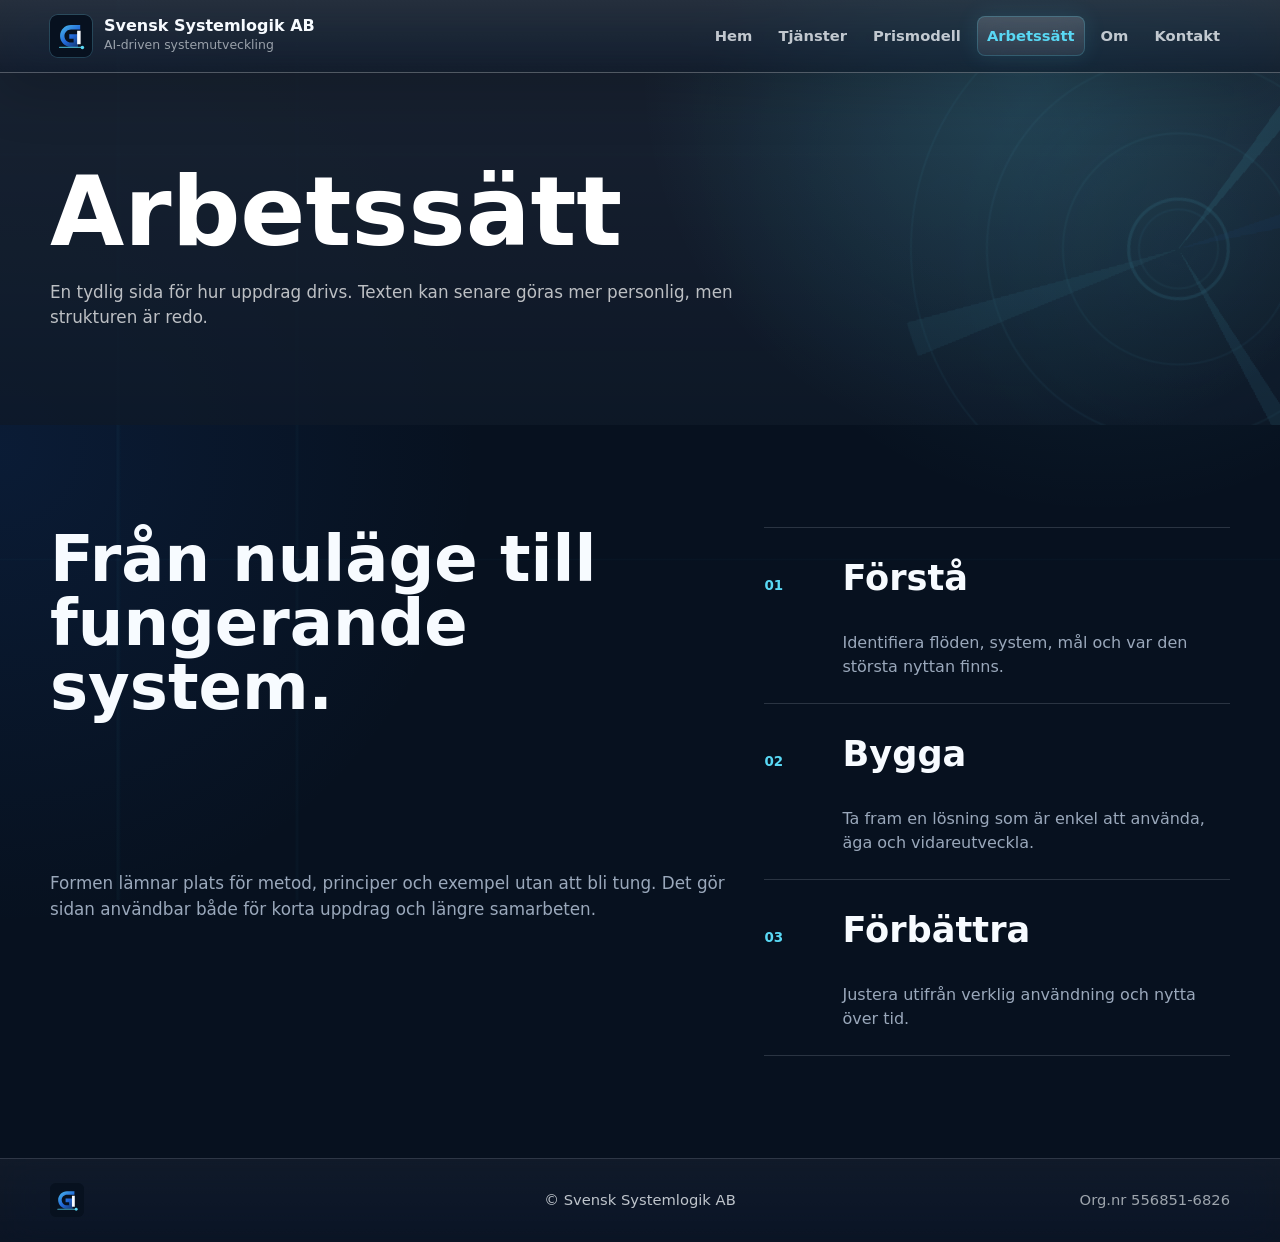
==== svensksystemlogik/arbetssatt.html @ daf5c86c "Add Svensk Systemlogik preview site" ====
<!doctype html>
<html lang="sv">
  <head>
    <meta charset="utf-8" />
    <meta name="viewport" content="width=device-width, initial-scale=1" />
    <title>Arbetssätt | Svensk Systemlogik AB</title>
    <meta
      name="description"
      content="Arbetssätt för Svensk Systemlogik AB: förstå nuläge, bygga rätt lösning och vidareutveckla över tid."
    />
    <meta name="theme-color" content="#081323" />
    <link rel="canonical" href="https://svensksystemlogik.se/arbetssatt.html" />
    <link rel="icon" href="favicon.svg" type="image/svg+xml" />
    <link rel="manifest" href="site.webmanifest" />
    <link rel="stylesheet" href="styles.css" />
  </head>
  <body>
    <a class="skip-link" href="#main">Hoppa till innehåll</a>
    <header class="site-header">
      <a class="brand" href="index.html" aria-label="Svensk Systemlogik AB">
        <img class="brand-mark" src="brand-icon.svg" alt="" width="42" height="42" />
        <span class="brand-text">
          <strong>Svensk Systemlogik AB</strong>
          <small>AI-driven systemutveckling</small>
        </span>
      </a>
<nav class="nav desktop-nav" aria-label="Huvudnavigation">
        <a href="index.html">Hem</a>
        <a href="tjanster.html">Tjänster</a>
        <a href="prismodell.html">Prismodell</a>
        <a aria-current="page" href="arbetssatt.html">Arbetssätt</a>
        <a href="om.html">Om</a>
        <a href="kontakt.html">Kontakt</a>
      </nav>
      <button class="menu-button" type="button" popovertarget="mobile-menu" aria-label="Öppna meny">
        <span aria-hidden="true"></span>
        Meny
      </button>
      <nav class="menu-popover" id="mobile-menu" popover aria-label="Mobilnavigation">
        <a href="index.html">Hem</a>
        <a href="tjanster.html">Tjänster</a>
        <a href="prismodell.html">Prismodell</a>
        <a aria-current="page" href="arbetssatt.html">Arbetssätt</a>
        <a href="om.html">Om</a>
        <a href="kontakt.html">Kontakt</a>
      </nav>
    </header>

    <main id="main">
      <section class="page-hero">
        <h1>Arbetssätt</h1>
        <p>
          En tydlig sida för hur uppdrag drivs. Texten kan senare göras mer
          personlig, men strukturen är redo.
        </p>
      </section>

      <section class="section split">
        <div class="split-copy">
          <h2>Från nuläge till fungerande system.</h2>
          <p>
            Formen lämnar plats för metod, principer och exempel utan att bli
            tung. Det gör sidan användbar både för korta uppdrag och längre
            samarbeten.
          </p>
        </div>
        <div class="list">
          <article class="list-row">
            <span>01</span>
            <h3>Förstå</h3>
            <p>Identifiera flöden, system, mål och var den största nyttan finns.</p>
          </article>
          <article class="list-row">
            <span>02</span>
            <h3>Bygga</h3>
            <p>Ta fram en lösning som är enkel att använda, äga och vidareutveckla.</p>
          </article>
          <article class="list-row">
            <span>03</span>
            <h3>Förbättra</h3>
            <p>Justera utifrån verklig användning och nytta över tid.</p>
          </article>
        </div>
      </section>
    </main>

    <footer class="footer">
      <a class="footer-icon" href="index.html" aria-label="Svensk Systemlogik AB">
        <img src="brand-icon.svg" alt="" width="34" height="34" />
      </a>
      <span class="footer-company">© Svensk Systemlogik AB</span>
      <span class="footer-org">Org.nr 556851-6826</span>
    </footer>
    <script src="analytics-config.js"></script>
    <script src="analytics.js" defer></script>
    <script src="cursor.js" defer></script>
  </body>
</html>
---- svensksystemlogik/styles.css ----
@view-transition {
  navigation: auto;
}

@property --glow-alpha {
  syntax: "<number>";
  inherits: false;
  initial-value: 0.16;
}

:root {
  color-scheme: dark;
  --ink: #f7fbff;
  --navy: #081323;
  --navy-2: #0e223a;
  --blue: #2268d8;
  --cyan: #59d8f4;
  --paper: #07111f;
  --white: #ffffff;
  --muted: #9aa8bb;
  --line: rgba(226, 235, 247, 0.16);
  --line-dark: rgba(255, 255, 255, 0.13);
  --radius: 8px;
  --glass: rgba(255, 255, 255, 0.07);
  --glass-line: rgba(255, 255, 255, 0.2);
  --glass-highlight: rgba(255, 255, 255, 0.34);
  --shadow: 0 24px 70px rgba(0, 0, 0, 0.26);
  --button-glow: 0 0 0 1px rgba(89, 216, 244, 0.28), 0 0 34px rgba(89, 216, 244, 0.18);
  --max: 1180px;
  accent-color: var(--blue);
}

* {
  box-sizing: border-box;
}

html {
  scroll-behavior: smooth;
}

body {
  margin: 0;
  background:
    radial-gradient(circle at 86% 8%, rgba(89, 216, 244, 0.11), transparent 26rem),
    radial-gradient(circle at 0% 36%, rgba(34, 104, 216, 0.12), transparent 30rem),
    var(--paper);
  color: var(--ink);
  font-family:
    Inter, ui-sans-serif, system-ui, -apple-system, BlinkMacSystemFont, "Segoe UI",
    sans-serif;
  line-height: 1.5;
}

body.has-cursor-trail {
  cursor: none;
}

body::before {
  position: fixed;
  inset: 0;
  z-index: -1;
  pointer-events: none;
  content: "";
  background:
    linear-gradient(90deg, transparent 0 9%, rgba(89, 216, 244, 0.055) 9.2%, transparent 9.5% 23%, rgba(89, 216, 244, 0.045) 23.2%, transparent 23.45%),
    linear-gradient(180deg, transparent 0 17%, rgba(89, 216, 244, 0.04) 17.15%, transparent 17.35% 62%, rgba(89, 216, 244, 0.035) 62.15%, transparent 62.35%),
    radial-gradient(circle at 72% 18%, rgba(89, 216, 244, 0.1), transparent 15rem);
  opacity: 0.78;
}

::selection {
  background: color-mix(in srgb, var(--cyan), transparent 68%);
}

a {
  color: inherit;
  text-decoration: none;
}

.skip-link {
  position: fixed;
  left: 18px;
  top: 12px;
  z-index: 100;
  transform: translateY(-140%);
  border-radius: var(--radius);
  background: var(--cyan);
  color: #03111e;
  padding: 10px 14px;
  font-weight: 800;
  transition: transform 160ms ease;
}

.skip-link:focus {
  transform: translateY(0);
}

.visually-hidden {
  position: absolute;
  width: 1px;
  height: 1px;
  overflow: hidden;
  clip: rect(0 0 0 0);
  white-space: nowrap;
  clip-path: inset(50%);
}

.site-header {
  position: sticky;
  top: 0;
  z-index: 20;
  display: flex;
  align-items: center;
  justify-content: space-between;
  gap: 22px;
  padding: 15px max(18px, calc((100vw - var(--max)) / 2));
  background:
    linear-gradient(180deg, rgba(255, 255, 255, 0.13), rgba(255, 255, 255, 0.055)),
    rgba(7, 17, 31, 0.56);
  border-bottom: 1px solid var(--glass-line);
  box-shadow: 0 18px 55px rgba(0, 0, 0, 0.18);
  backdrop-filter: blur(22px) saturate(155%);
  -webkit-backdrop-filter: blur(22px) saturate(155%);
  view-transition-name: site-header;
}

.brand {
  display: inline-flex;
  align-items: center;
  gap: 12px;
  min-width: 220px;
}

.brand-mark {
  width: 42px;
  height: 42px;
  flex: 0 0 42px;
  border-radius: var(--radius);
  box-shadow: 0 0 0 1px rgba(89, 216, 244, 0.18);
}

.brand-text strong,
.brand-text small {
  display: block;
}

.brand-text strong {
  line-height: 1.1;
}

.brand-text small {
  margin-top: 2px;
  color: rgba(247, 251, 255, 0.58);
  font-size: 0.78rem;
}

.nav,
.menu-popover {
  display: flex;
  flex-wrap: wrap;
  gap: 6px;
  color: rgba(247, 251, 255, 0.76);
  font-size: 0.92rem;
  font-weight: 680;
}

.desktop-nav {
  justify-content: flex-end;
}

.nav a,
.menu-popover a {
  border-radius: var(--radius);
  padding: 9px 10px;
}

.nav a:hover,
.nav a[aria-current="page"],
.menu-popover a:hover,
.menu-popover a[aria-current="page"] {
  background:
    linear-gradient(180deg, rgba(255, 255, 255, 0.16), rgba(255, 255, 255, 0.065));
  color: var(--cyan);
  box-shadow:
    inset 0 0 0 1px rgba(89, 216, 244, 0.22),
    0 0 22px rgba(89, 216, 244, 0.12);
  backdrop-filter: blur(14px) saturate(150%);
  -webkit-backdrop-filter: blur(14px) saturate(150%);
}

.menu-button {
  display: none;
  min-height: 42px;
  align-items: center;
  gap: 9px;
  border: 1px solid var(--line);
  border-radius: var(--radius);
  background:
    linear-gradient(180deg, rgba(255, 255, 255, 0.14), rgba(255, 255, 255, 0.06));
  color: var(--white);
  padding: 0 12px;
  font: inherit;
  font-weight: 780;
  box-shadow: 0 0 22px rgba(89, 216, 244, 0.08);
  backdrop-filter: blur(14px) saturate(150%);
  -webkit-backdrop-filter: blur(14px) saturate(150%);
}

.menu-button span,
.menu-button span::before,
.menu-button span::after {
  display: block;
  width: 17px;
  height: 2px;
  border-radius: 999px;
  background: currentColor;
}

.menu-button span {
  position: relative;
}

.menu-button span::before,
.menu-button span::after {
  content: "";
  position: absolute;
  left: 0;
}

.menu-button span::before {
  top: -6px;
}

.menu-button span::after {
  top: 6px;
}

.menu-popover {
  inset: 72px 18px auto auto;
  width: min(320px, calc(100vw - 36px));
  margin: 0;
  border: 1px solid var(--line);
  border-radius: var(--radius);
  background:
    linear-gradient(180deg, rgba(255, 255, 255, 0.14), rgba(255, 255, 255, 0.065)),
    rgba(7, 17, 31, 0.78);
  box-shadow: var(--shadow);
  padding: 10px;
  opacity: 0;
  transform: translateY(-8px);
  backdrop-filter: blur(24px) saturate(160%);
  -webkit-backdrop-filter: blur(24px) saturate(160%);
  transition:
    opacity 160ms ease,
    transform 160ms ease,
    overlay 160ms ease allow-discrete,
    display 160ms ease allow-discrete;
}

.menu-popover:not(:popover-open) {
  display: none;
}

.menu-popover:popover-open {
  display: grid;
  opacity: 1;
  transform: translateY(0);
}

.menu-popover::backdrop {
  background: color-mix(in srgb, var(--navy), transparent 72%);
  backdrop-filter: blur(2px);
}

.hero,
.page-hero,
.section,
.statement,
.contact-band,
.footer {
  padding-inline: max(18px, calc((100vw - var(--max)) / 2));
}

.hero {
  position: relative;
  display: grid;
  gap: clamp(28px, 5vw, 68px);
  grid-template-columns: 1fr;
  align-items: center;
  min-height: calc(100svh - 73px);
  padding-block: clamp(56px, 9vw, 108px);
  background:
    linear-gradient(120deg, rgba(89, 216, 244, 0.08) 1px, transparent 1px) right 12% top 10% / 340px 340px no-repeat,
    radial-gradient(circle at 76% 22%, rgb(89 216 244 / var(--glow-alpha)), transparent 24rem),
    linear-gradient(135deg, rgba(8, 19, 35, 0.96) 0%, rgba(12, 29, 51, 0.94) 58%, rgba(16, 39, 66, 0.92) 100%);
  color: var(--white);
  view-transition-name: hero;
  overflow: hidden;
}

.hero::before,
.page-hero::before,
.contact-band::before {
  position: absolute;
  z-index: 0;
  width: clamp(360px, 44vw, 680px);
  aspect-ratio: 1;
  content: "";
  border-radius: 50%;
  background:
    radial-gradient(circle, transparent 0 12%, rgba(89, 216, 244, 0.34) 12.2% 12.8%, transparent 13% 24%),
    conic-gradient(from 18deg, transparent 0 7%, rgba(89, 216, 244, 0.34) 7% 8.5%, transparent 8.5% 17%, rgba(34, 104, 216, 0.2) 17% 19%, transparent 19% 38%, rgba(89, 216, 244, 0.28) 38% 39.5%, transparent 39.5% 66%, rgba(89, 216, 244, 0.2) 66% 68%, transparent 68% 100%),
    repeating-radial-gradient(circle, transparent 0 38px, rgba(89, 216, 244, 0.16) 39px 40px, transparent 41px 76px),
    radial-gradient(circle, rgba(89, 216, 244, 0.1), transparent 68%);
  filter: blur(0.1px);
  opacity: 0.36;
  pointer-events: none;
  transform: rotate(-12deg);
}

.hero::before {
  right: max(-180px, calc((100vw - var(--max)) / 2 - 220px));
  top: clamp(70px, 14vw, 170px);
}

.hero > *,
.page-hero > *,
.contact-band > * {
  position: relative;
  z-index: 1;
}

.hero-copy {
  min-width: 0;
  max-width: 760px;
}

.domain {
  margin: 0 0 18px;
  color: var(--cyan);
  font-size: 0.86rem;
  font-weight: 760;
  letter-spacing: 0.08em;
  text-transform: uppercase;
}

h1,
h2,
h3,
p {
  margin: 0;
}

h1 {
  max-width: 13ch;
  font-size: clamp(2.85rem, 8vw, 6.4rem);
  line-height: 0.95;
  letter-spacing: 0;
}

.lead {
  max-width: 690px;
  margin-top: 26px;
  color: rgba(255, 255, 255, 0.76);
  font-size: clamp(1.12rem, 2vw, 1.35rem);
}

.actions {
  display: flex;
  flex-wrap: wrap;
  gap: 12px;
  margin-top: 34px;
}

.button {
  position: relative;
  display: inline-flex;
  min-height: 48px;
  align-items: center;
  justify-content: center;
  border-radius: var(--radius);
  padding: 0 16px;
  font-weight: 760;
  letter-spacing: 0.01em;
  overflow: hidden;
  isolation: isolate;
}

.button::after {
  width: 0.45em;
  height: 0.45em;
  margin-left: 10px;
  border-top: 1.5px solid currentColor;
  border-right: 1.5px solid currentColor;
  content: "";
  transform: rotate(45deg);
  transition: transform 180ms ease;
}

.button:hover::after {
  transform: translateX(2px) rotate(45deg);
}

.button.primary {
  border: 1px solid rgba(141, 234, 255, 0.34);
  background:
    radial-gradient(circle at 78% 18%, rgba(255, 255, 255, 0.34), transparent 30%),
    linear-gradient(135deg, rgba(89, 216, 244, 0.34), rgba(34, 104, 216, 0.2)),
    rgba(255, 255, 255, 0.09);
  color: var(--white);
  box-shadow: var(--button-glow);
  backdrop-filter: blur(18px) saturate(170%);
  -webkit-backdrop-filter: blur(18px) saturate(170%);
  transition:
    background 160ms ease,
    box-shadow 160ms ease,
    transform 160ms ease;
}

.button.primary:hover {
  background:
    radial-gradient(circle at 78% 18%, rgba(255, 255, 255, 0.42), transparent 32%),
    linear-gradient(135deg, rgba(89, 216, 244, 0.42), rgba(34, 104, 216, 0.28)),
    rgba(255, 255, 255, 0.12);
  box-shadow: 0 0 0 1px rgba(141, 234, 255, 0.42), 0 0 46px rgba(89, 216, 244, 0.34);
  transform: translateY(-1px);
}

.button.secondary {
  border: 1px solid rgba(255, 255, 255, 0.2);
  background: rgba(255, 255, 255, 0.035);
  color: var(--white);
  backdrop-filter: blur(14px) saturate(145%);
  -webkit-backdrop-filter: blur(14px) saturate(145%);
}

.button.secondary:hover {
  border-color: rgba(89, 216, 244, 0.5);
  box-shadow: 0 0 26px rgba(89, 216, 244, 0.14);
}

.signal-panel {
  width: min(100%, 480px);
  justify-self: start;
  overflow: hidden;
  border: 1px solid var(--glass-line);
  border-radius: var(--radius);
  background:
    linear-gradient(180deg, rgba(255, 255, 255, 0.13), rgba(255, 255, 255, 0.055)),
    rgba(255, 255, 255, 0.045);
  box-shadow:
    inset 0 1px 0 var(--glass-highlight),
    var(--shadow);
  backdrop-filter: blur(24px) saturate(165%);
  -webkit-backdrop-filter: blur(24px) saturate(165%);
  container-type: inline-size;
}

.panel-row {
  display: flex;
  align-items: center;
  justify-content: space-between;
  padding: 18px;
  border-bottom: 1px solid var(--line-dark);
}

.panel-row span {
  color: rgba(255, 255, 255, 0.68);
}

.panel-row strong {
  color: var(--cyan);
}

.panel-row.muted {
  border-bottom: 0;
}

.panel-map {
  position: relative;
  height: 310px;
  background:
    linear-gradient(rgba(255, 255, 255, 0.08) 1px, transparent 1px),
    linear-gradient(90deg, rgba(255, 255, 255, 0.08) 1px, transparent 1px);
  background-size: 58px 58px;
}

.track,
.dot {
  position: absolute;
  display: block;
  background: var(--cyan);
  box-shadow: 0 0 28px rgba(89, 216, 244, 0.42);
}

.track {
  height: 2px;
  opacity: 0.82;
}

.t1 {
  top: 28%;
  left: 14%;
  width: 72%;
}

.t2 {
  top: 28%;
  left: 49%;
  width: 2px;
  height: 45%;
}

.t3 {
  bottom: 27%;
  left: 25%;
  width: 54%;
}

.dot {
  width: 12px;
  height: 12px;
  border-radius: 50%;
}

.d1 {
  top: calc(28% - 5px);
  left: 13%;
}

.d2 {
  top: calc(28% - 5px);
  right: 13%;
}

.d3 {
  bottom: calc(27% - 5px);
  left: 48%;
}

.statement {
  padding-block: clamp(46px, 7vw, 82px);
  background:
    linear-gradient(180deg, rgba(255, 255, 255, 0.07), rgba(255, 255, 255, 0.032)),
    rgba(255, 255, 255, 0.025);
  border-block: 1px solid var(--line);
  content-visibility: auto;
  contain-intrinsic-size: auto 260px;
}

.statement p {
  max-width: 980px;
  color: rgba(247, 251, 255, 0.9);
  font-size: clamp(1.45rem, 3vw, 3rem);
  font-weight: 740;
  line-height: 1.14;
}

.section {
  padding-block: clamp(58px, 8vw, 104px);
  container-type: inline-size;
  content-visibility: auto;
  contain-intrinsic-size: auto 640px;
}

.section-heading {
  display: grid;
  gap: 14px;
  max-width: 760px;
  margin-bottom: 30px;
}

h2 {
  font-size: clamp(2rem, 5vw, 4.5rem);
  line-height: 1;
  letter-spacing: 0;
}

.section-heading p,
.page-hero p,
.split-copy p,
.feature-card p,
.text-block p,
.legal p,
.legal li {
  color: var(--muted);
  font-size: 1.05rem;
}

.feature-grid {
  display: grid;
  gap: 14px;
}

.scenario-section {
  border-bottom: 1px solid var(--line);
}

.scenario-flow {
  display: grid;
  gap: 14px;
}

.scenario-flow article {
  position: relative;
  display: grid;
  gap: 12px;
  min-height: 230px;
  align-content: start;
  border: 1px solid var(--line);
  border-radius: var(--radius);
  background:
    linear-gradient(180deg, rgba(255, 255, 255, 0.095), rgba(255, 255, 255, 0.04)),
    rgba(255, 255, 255, 0.035);
  box-shadow:
    inset 0 1px 0 rgba(255, 255, 255, 0.2),
    0 18px 42px rgba(0, 0, 0, 0.12);
  overflow: hidden;
  padding: 22px;
  backdrop-filter: blur(18px) saturate(150%);
  -webkit-backdrop-filter: blur(18px) saturate(150%);
}

.scenario-flow article::after {
  position: absolute;
  right: -46px;
  bottom: -46px;
  width: 140px;
  aspect-ratio: 1;
  border: 1px solid rgba(89, 216, 244, 0.2);
  border-radius: 50%;
  content: "";
  opacity: 0.56;
}

.scenario-flow span {
  color: var(--cyan);
  font-size: 0.78rem;
  font-weight: 820;
  letter-spacing: 0.08em;
  text-transform: uppercase;
}

.scenario-flow h3 {
  font-size: 1.35rem;
}

.scenario-flow p {
  color: var(--muted);
}

.feature-card {
  display: grid;
  gap: 14px;
  min-height: 230px;
  align-content: start;
  border: 1px solid var(--line);
  border-radius: var(--radius);
  padding: 22px;
  background:
    linear-gradient(180deg, rgba(255, 255, 255, 0.1), rgba(255, 255, 255, 0.045)),
    rgba(255, 255, 255, 0.04);
  box-shadow:
    inset 0 1px 0 rgba(255, 255, 255, 0.22),
    0 18px 46px rgba(0, 0, 0, 0.12);
  backdrop-filter: blur(18px) saturate(150%);
  -webkit-backdrop-filter: blur(18px) saturate(150%);
  transition:
    border-color 180ms ease,
    box-shadow 180ms ease,
    transform 180ms ease;
}

.feature-card:hover {
  border-color: rgba(89, 216, 244, 0.34);
  box-shadow:
    inset 0 1px 0 rgba(255, 255, 255, 0.28),
    0 22px 60px rgba(0, 0, 0, 0.18),
    0 0 34px rgba(89, 216, 244, 0.12);
  transform: translateY(-2px);
}

.feature-card span,
.list-row span {
  color: var(--cyan);
  font-size: 0.84rem;
  font-weight: 830;
}

.feature-card h3 {
  font-size: 1.35rem;
}

.contact-band {
  position: relative;
  display: grid;
  gap: 24px;
  align-items: center;
  padding-block: clamp(46px, 7vw, 82px);
  background:
    linear-gradient(180deg, rgba(255, 255, 255, 0.075), rgba(255, 255, 255, 0.028)),
    rgba(8, 19, 35, 0.72);
  border-block: 1px solid var(--line);
  color: var(--white);
  content-visibility: auto;
  contain-intrinsic-size: auto 260px;
  overflow: hidden;
}

.contact-band::before {
  right: max(-220px, calc((100vw - var(--max)) / 2 - 260px));
  top: 50%;
  transform: translateY(-50%) rotate(10deg);
  opacity: 0.24;
}

.contact-band p {
  max-width: 620px;
  margin-top: 12px;
  color: rgba(255, 255, 255, 0.68);
}

.page-hero {
  position: relative;
  padding-block: clamp(54px, 8vw, 94px);
  background:
    radial-gradient(circle at 80% 0%, rgba(89, 216, 244, 0.18), transparent 24rem),
    linear-gradient(180deg, rgba(255, 255, 255, 0.065), rgba(255, 255, 255, 0.025)),
    rgba(8, 19, 35, 0.82);
  color: var(--white);
  overflow: hidden;
}

.page-hero::before {
  right: max(-190px, calc((100vw - var(--max)) / 2 - 230px));
  top: 50%;
  transform: translateY(-50%) rotate(-8deg);
  opacity: 0.28;
}

.page-hero h1 {
  max-width: 12ch;
  font-size: clamp(2.8rem, 8vw, 6rem);
}

.page-hero p {
  max-width: 720px;
  margin-top: 22px;
  color: rgba(255, 255, 255, 0.72);
}

.list {
  display: grid;
  border-top: 1px solid var(--line);
}

.list-row {
  display: grid;
  gap: 10px;
  padding: 24px 0;
  border-bottom: 1px solid var(--line);
}

.list-row h2,
.list-row h3 {
  font-size: clamp(1.35rem, 3vw, 2.2rem);
}

.list-row p {
  color: var(--muted);
}

.split {
  display: grid;
  gap: 34px;
}

.split-copy {
  display: grid;
  gap: 18px;
}

.text-block {
  display: grid;
  gap: 18px;
  max-width: 780px;
}

.contact-list {
  display: grid;
  gap: 10px;
  margin-top: 28px;
  font-style: normal;
}

.contact-list a {
  display: grid;
  gap: 3px;
  overflow-wrap: anywhere;
  border-top: 1px solid rgba(255, 255, 255, 0.12);
  color: rgba(247, 251, 255, 0.72);
  font-size: clamp(0.98rem, 1.4vw, 1.1rem);
  font-weight: 650;
  padding-top: 12px;
}

.contact-list a:hover {
  color: rgba(247, 251, 255, 0.92);
}

.contact-list span {
  color: rgba(247, 251, 255, 0.42);
  font-size: 0.78rem;
  font-weight: 780;
  letter-spacing: 0.08em;
  text-transform: uppercase;
}

.contact-layout {
  display: grid;
  gap: 34px;
}

.contact-aside {
  position: relative;
  align-content: start;
  min-height: 620px;
  overflow: hidden;
}

.contact-aside::after {
  position: absolute;
  left: 42%;
  top: 44%;
  z-index: -1;
  width: clamp(300px, 38vw, 560px);
  aspect-ratio: 1;
  content: "";
  border-radius: 50%;
  background:
    radial-gradient(circle, transparent 0 13%, rgba(89, 216, 244, 0.18) 13.2% 13.8%, transparent 14% 26%),
    conic-gradient(from 24deg, transparent 0 10%, rgba(89, 216, 244, 0.18) 10% 11.5%, transparent 11.5% 32%, rgba(89, 216, 244, 0.12) 32% 34%, transparent 34% 68%, rgba(89, 216, 244, 0.14) 68% 69%, transparent 69% 100%),
    repeating-radial-gradient(circle, transparent 0 42px, rgba(89, 216, 244, 0.09) 43px 44px, transparent 45px 82px);
  opacity: 0.42;
  transform: translate(-50%, -50%) rotate(-10deg);
  pointer-events: none;
}

.contact-form {
  display: grid;
  gap: 18px;
  border: 1px solid rgba(89, 216, 244, 0.24);
  border-radius: var(--radius);
  background:
    radial-gradient(circle at 86% 0%, rgba(89, 216, 244, 0.16), transparent 30%),
    linear-gradient(180deg, rgba(255, 255, 255, 0.12), rgba(255, 255, 255, 0.052)),
    rgba(255, 255, 255, 0.045);
  box-shadow:
    inset 0 1px 0 rgba(255, 255, 255, 0.24),
    var(--shadow);
  padding: clamp(22px, 4vw, 34px);
  backdrop-filter: blur(24px) saturate(165%);
  -webkit-backdrop-filter: blur(24px) saturate(165%);
}

.form-grid {
  display: grid;
  gap: 14px;
}

.contact-form label {
  display: grid;
  gap: 8px;
}

.contact-form label > span {
  color: rgba(247, 251, 255, 0.72);
  font-size: 0.9rem;
  font-weight: 720;
}

.contact-form input,
.contact-form textarea,
.contact-form select {
  width: 100%;
  border: 1px solid rgba(255, 255, 255, 0.16);
  border-radius: var(--radius);
  background: rgba(7, 17, 31, 0.42);
  color: var(--white);
  font: inherit;
  padding: 13px 14px;
  outline: none;
  transition:
    border-color 160ms ease,
    box-shadow 160ms ease,
    background 160ms ease;
}

.contact-form textarea {
  resize: vertical;
  min-height: 160px;
}

.contact-form input:focus,
.contact-form textarea:focus,
.contact-form select:focus {
  border-color: rgba(89, 216, 244, 0.62);
  background: rgba(7, 17, 31, 0.58);
  box-shadow: 0 0 0 3px rgba(89, 216, 244, 0.14);
}

.contact-form input::placeholder,
.contact-form textarea::placeholder {
  color: rgba(247, 251, 255, 0.42);
}

.checkbox-label {
  grid-template-columns: auto 1fr;
  align-items: start;
  gap: 12px;
}

.checkbox-label input {
  width: 18px;
  height: 18px;
  margin-top: 3px;
}

.checkbox-label span {
  color: rgba(247, 251, 255, 0.68);
}

.form-note {
  color: var(--muted);
  font-size: 0.94rem;
}

.form-status {
  min-height: 1.4em;
  color: rgba(247, 251, 255, 0.72);
  font-size: 0.94rem;
}

.form-status[data-state="success"] {
  color: var(--cyan);
}

.form-status[data-state="error"] {
  color: #ff9a9a;
}

.contact-form button:disabled {
  cursor: progress;
  opacity: 0.68;
}

.pricing-card {
  display: grid;
  gap: 18px;
  align-content: start;
  border: 1px solid rgba(89, 216, 244, 0.3);
  border-radius: var(--radius);
  background:
    radial-gradient(circle at 82% 12%, rgba(89, 216, 244, 0.18), transparent 34%),
    linear-gradient(180deg, rgba(255, 255, 255, 0.12), rgba(255, 255, 255, 0.052)),
    rgba(255, 255, 255, 0.045);
  box-shadow:
    inset 0 1px 0 rgba(255, 255, 255, 0.24),
    var(--shadow);
  backdrop-filter: blur(24px) saturate(165%);
  -webkit-backdrop-filter: blur(24px) saturate(165%);
  padding: clamp(24px, 4vw, 38px);
}

.pricing-label {
  color: var(--cyan);
  font-size: 0.84rem;
  font-weight: 820;
  letter-spacing: 0.1em;
  text-transform: uppercase;
}

.pricing-card h2 {
  font-size: clamp(2rem, 4vw, 3.4rem);
}

.pricing-card p:not(.pricing-label) {
  color: rgba(247, 251, 255, 0.7);
}

.price {
  border-top: 1px solid var(--line);
  padding-top: 20px;
  color: var(--white);
  font-size: clamp(1.9rem, 4.5vw, 3.5rem);
  font-weight: 820;
  line-height: 1;
  letter-spacing: 0;
}

.pricing-meta {
  display: grid;
  gap: 10px;
  margin: 0;
  padding: 0;
  list-style: none;
}

.pricing-meta li {
  border-top: 1px solid rgba(255, 255, 255, 0.12);
  color: rgba(247, 251, 255, 0.72);
  padding-top: 10px;
}

.upload-note {
  display: grid;
  gap: 18px;
  max-width: 880px;
  border: 1px solid var(--line);
  border-radius: var(--radius);
  background:
    linear-gradient(135deg, color-mix(in srgb, var(--cyan), transparent 90%), transparent 48%),
    linear-gradient(180deg, rgba(255, 255, 255, 0.1), rgba(255, 255, 255, 0.045)),
    rgba(255, 255, 255, 0.04);
  backdrop-filter: blur(18px) saturate(150%);
  -webkit-backdrop-filter: blur(18px) saturate(150%);
  padding: clamp(22px, 4vw, 34px);
}

.upload-note h2 {
  margin-bottom: 14px;
  font-size: clamp(1.8rem, 4vw, 3.2rem);
}

.upload-note p {
  color: var(--muted);
}

.legal {
  display: grid;
  gap: 22px;
  max-width: 840px;
}

.legal ul {
  margin: 0;
  padding-left: 1.2rem;
}

.faq {
  display: grid;
  gap: 10px;
  margin-top: 32px;
}

.faq details {
  border: 1px solid var(--line);
  border-radius: var(--radius);
  background:
    linear-gradient(180deg, rgba(255, 255, 255, 0.095), rgba(255, 255, 255, 0.04)),
    rgba(255, 255, 255, 0.04);
  padding: 16px 18px;
  backdrop-filter: blur(16px) saturate(150%);
  -webkit-backdrop-filter: blur(16px) saturate(150%);
}

.faq summary {
  cursor: pointer;
  font-weight: 790;
}

.faq details p {
  margin-top: 10px;
  color: var(--muted);
}

@container (max-width: 420px) {
  .panel-row {
    padding: 15px;
  }

  .panel-map {
    height: 230px;
  }
}

.footer {
  position: relative;
  display: grid;
  grid-template-columns: 1fr auto 1fr;
  align-items: center;
  gap: 18px;
  min-height: 84px;
  padding-block: 24px;
  border-top: 1px solid var(--line);
  background:
    linear-gradient(180deg, rgba(255, 255, 255, 0.045), rgba(255, 255, 255, 0.018)),
    rgba(7, 17, 31, 0.58);
  color: rgba(247, 251, 255, 0.62);
  font-size: 0.92rem;
  backdrop-filter: blur(18px) saturate(140%);
  -webkit-backdrop-filter: blur(18px) saturate(140%);
}

.footer-icon {
  display: inline-flex;
  width: 34px;
  height: 34px;
  justify-self: start;
}

.footer-icon img {
  display: block;
  width: 34px;
  height: 34px;
}

.footer-company {
  position: absolute;
  left: 50%;
  justify-self: center;
  color: rgba(247, 251, 255, 0.76);
  text-align: center;
  transform: translateX(-50%);
  white-space: nowrap;
}

.footer-org {
  grid-column: 3;
  justify-self: end;
}

.cursor-trail {
  position: fixed;
  left: 0;
  top: 0;
  z-index: 999;
  width: 30px;
  height: 30px;
  border: 1px solid rgba(89, 216, 244, 0.38);
  border-radius: 50%;
  background:
    radial-gradient(circle, rgba(89, 216, 244, 0.22), rgba(89, 216, 244, 0.05) 48%, transparent 70%);
  box-shadow: 0 0 28px rgba(89, 216, 244, 0.2);
  opacity: 0;
  pointer-events: none;
  transform: translate3d(-50px, -50px, 0);
  transition:
    opacity 180ms ease,
    width 180ms ease,
    height 180ms ease,
    border-color 180ms ease;
}

.cursor-trail.is-visible {
  opacity: 1;
}

.cursor-trail.is-active {
  width: 46px;
  height: 46px;
  border-color: rgba(89, 216, 244, 0.62);
  background:
    radial-gradient(circle, rgba(89, 216, 244, 0.28), rgba(89, 216, 244, 0.08) 48%, transparent 72%);
}

@media (min-width: 760px) {
  .signal-panel {
    width: min(100%, 560px);
  }

  .feature-grid,
  .scenario-flow {
    grid-template-columns: repeat(4, minmax(0, 1fr));
  }

  .contact-band,
  .split,
  .contact-layout {
    grid-template-columns: minmax(0, 0.95fr) minmax(300px, 0.65fr);
  }

  .form-grid {
    grid-template-columns: repeat(2, minmax(0, 1fr));
  }

  .contact-band .button {
    justify-self: end;
  }

  .list-row {
    grid-template-columns: 78px minmax(220px, 0.55fr) minmax(280px, 1fr);
    align-items: baseline;
    gap: 26px;
  }

  .split .list-row {
    grid-template-columns: 52px minmax(0, 1fr);
  }

  .split .list-row p {
    grid-column: 2;
  }
}

@media (min-width: 1500px) {
  .hero {
    grid-template-columns: minmax(0, 0.96fr) minmax(380px, 0.54fr);
  }

  .hero h1 {
    max-width: 10.7ch;
    font-size: clamp(4rem, 5.7vw, 6.2rem);
  }

  .hero-copy {
    max-width: 820px;
  }

  .signal-panel {
    width: min(100%, 460px);
    justify-self: end;
  }
}

@media (max-width: 759px) {
  .site-header {
    align-items: center;
  }

  .brand {
    min-width: 0;
  }

  .desktop-nav {
    display: none;
  }

  .menu-button {
    display: inline-flex;
  }

  .hero {
    min-height: auto;
    padding-top: 54px;
  }

  .button {
    width: 100%;
  }

  .panel-map {
    height: 250px;
  }
}

@media (max-width: 560px) {
  .footer {
    grid-template-columns: 34px 1fr;
  }

  .footer-company {
    justify-self: start;
  }

  .footer-org {
    grid-column: 2;
    justify-self: start;
  }
}

@media (prefers-reduced-motion: reduce) {
  *,
  *::before,
  *::after {
    scroll-behavior: auto !important;
    transition-duration: 0.01ms !important;
    animation-duration: 0.01ms !important;
    animation-iteration-count: 1 !important;
  }
}
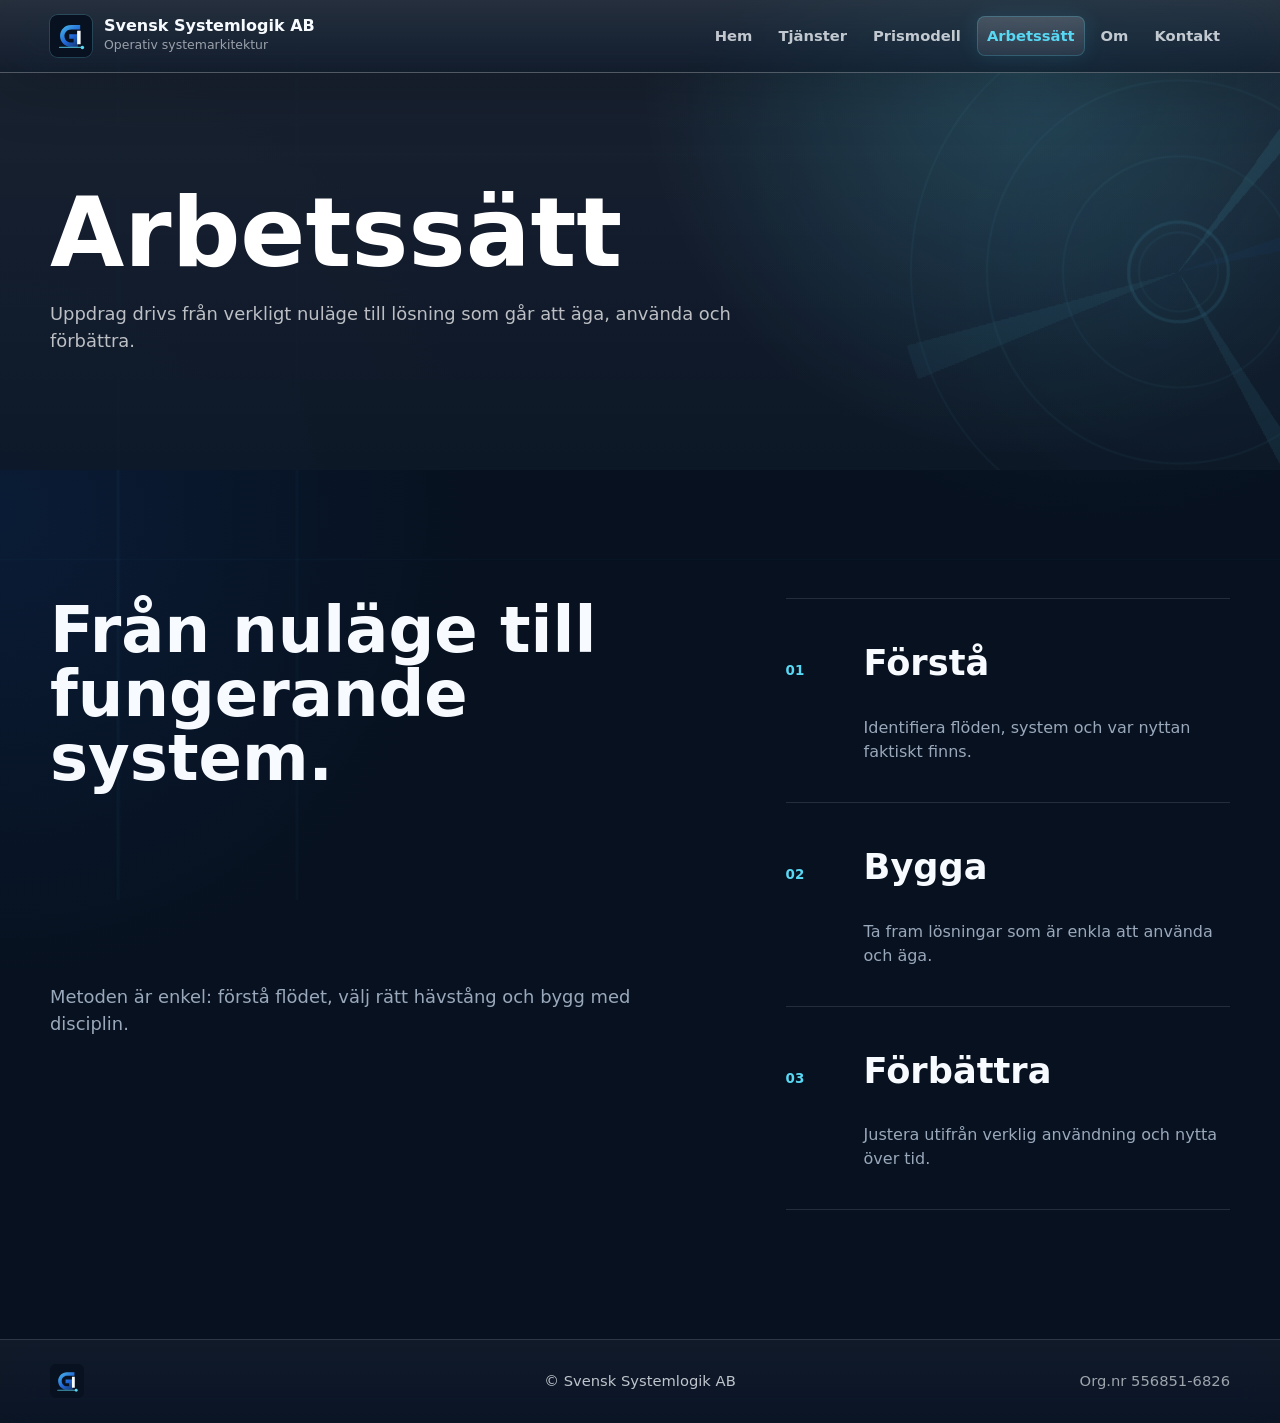
==== commit c8263d52: "Refine Svensk Systemlogik presentation" ====
--- a/svensksystemlogik/arbetssatt.html
+++ b/svensksystemlogik/arbetssatt.html
@@ -21,7 +21,7 @@
         <img class="brand-mark" src="brand-icon.svg" alt="" width="42" height="42" />
         <span class="brand-text">
           <strong>Svensk Systemlogik AB</strong>
-          <small>AI-driven systemutveckling</small>
+          <small>Operativ systemarkitektur</small>
         </span>
       </a>
 <nav class="nav desktop-nav" aria-label="Huvudnavigation">
@@ -50,8 +50,8 @@
       <section class="page-hero">
         <h1>Arbetssätt</h1>
         <p>
-          En tydlig sida för hur uppdrag drivs. Texten kan senare göras mer
-          personlig, men strukturen är redo.
+          Uppdrag drivs från verkligt nuläge till lösning som går att äga,
+          använda och förbättra.
         </p>
       </section>
 
@@ -59,21 +59,20 @@
         <div class="split-copy">
           <h2>Från nuläge till fungerande system.</h2>
           <p>
-            Formen lämnar plats för metod, principer och exempel utan att bli
-            tung. Det gör sidan användbar både för korta uppdrag och längre
-            samarbeten.
+            Metoden är enkel: förstå flödet, välj rätt hävstång och bygg med
+            disciplin.
           </p>
         </div>
         <div class="list">
           <article class="list-row">
             <span>01</span>
             <h3>Förstå</h3>
-            <p>Identifiera flöden, system, mål och var den största nyttan finns.</p>
+            <p>Identifiera flöden, system och var nyttan faktiskt finns.</p>
           </article>
           <article class="list-row">
             <span>02</span>
             <h3>Bygga</h3>
-            <p>Ta fram en lösning som är enkel att använda, äga och vidareutveckla.</p>
+            <p>Ta fram lösningar som är enkla att använda och äga.</p>
           </article>
           <article class="list-row">
             <span>03</span>
--- a/svensksystemlogik/styles.css
+++ b/svensksystemlogik/styles.css
@@ -27,6 +27,7 @@
   --shadow: 0 24px 70px rgba(0, 0, 0, 0.26);
   --button-glow: 0 0 0 1px rgba(89, 216, 244, 0.28), 0 0 34px rgba(89, 216, 244, 0.18);
   --max: 1180px;
+  --measure: 720px;
   accent-color: var(--blue);
 }
 
@@ -539,25 +540,25 @@
 }
 
 .statement {
-  padding-block: clamp(46px, 7vw, 82px);
-  background:
-    linear-gradient(180deg, rgba(255, 255, 255, 0.07), rgba(255, 255, 255, 0.032)),
-    rgba(255, 255, 255, 0.025);
-  border-block: 1px solid var(--line);
+  padding-block: clamp(64px, 9vw, 120px);
+  background:
+    radial-gradient(circle at 82% 18%, rgba(89, 216, 244, 0.1), transparent 22rem),
+    rgba(8, 19, 35, 0.42);
+  border-block: 1px solid rgba(255, 255, 255, 0.08);
   content-visibility: auto;
   contain-intrinsic-size: auto 260px;
 }
 
 .statement p {
-  max-width: 980px;
+  max-width: 880px;
   color: rgba(247, 251, 255, 0.9);
-  font-size: clamp(1.45rem, 3vw, 3rem);
+  font-size: clamp(1.6rem, 3.4vw, 3.45rem);
   font-weight: 740;
-  line-height: 1.14;
+  line-height: 1.08;
 }
 
 .section {
-  padding-block: clamp(58px, 8vw, 104px);
+  padding-block: clamp(72px, 10vw, 132px);
   container-type: inline-size;
   content-visibility: auto;
   contain-intrinsic-size: auto 640px;
@@ -565,9 +566,9 @@
 
 .section-heading {
   display: grid;
-  gap: 14px;
-  max-width: 760px;
-  margin-bottom: 30px;
+  gap: 18px;
+  max-width: var(--measure);
+  margin-bottom: clamp(36px, 6vw, 70px);
 }
 
 h2 {
@@ -584,53 +585,37 @@
 .legal p,
 .legal li {
   color: var(--muted);
-  font-size: 1.05rem;
+  font-size: clamp(1rem, 1.5vw, 1.12rem);
 }
 
 .feature-grid {
   display: grid;
-  gap: 14px;
+  gap: clamp(18px, 3vw, 34px);
 }
 
 .scenario-section {
-  border-bottom: 1px solid var(--line);
+  border-bottom: 1px solid rgba(255, 255, 255, 0.08);
 }
 
 .scenario-flow {
   display: grid;
-  gap: 14px;
+  gap: 0;
+  border-top: 1px solid rgba(255, 255, 255, 0.12);
 }
 
 .scenario-flow article {
   position: relative;
   display: grid;
-  gap: 12px;
-  min-height: 230px;
+  gap: 14px;
+  min-height: 0;
   align-content: start;
-  border: 1px solid var(--line);
-  border-radius: var(--radius);
-  background:
-    linear-gradient(180deg, rgba(255, 255, 255, 0.095), rgba(255, 255, 255, 0.04)),
-    rgba(255, 255, 255, 0.035);
-  box-shadow:
-    inset 0 1px 0 rgba(255, 255, 255, 0.2),
-    0 18px 42px rgba(0, 0, 0, 0.12);
+  border-bottom: 1px solid rgba(255, 255, 255, 0.12);
   overflow: hidden;
-  padding: 22px;
-  backdrop-filter: blur(18px) saturate(150%);
-  -webkit-backdrop-filter: blur(18px) saturate(150%);
+  padding: clamp(24px, 4vw, 38px) 0;
 }
 
 .scenario-flow article::after {
-  position: absolute;
-  right: -46px;
-  bottom: -46px;
-  width: 140px;
-  aspect-ratio: 1;
-  border: 1px solid rgba(89, 216, 244, 0.2);
-  border-radius: 50%;
-  content: "";
-  opacity: 0.56;
+  display: none;
 }
 
 .scenario-flow span {
@@ -651,33 +636,19 @@
 
 .feature-card {
   display: grid;
-  gap: 14px;
-  min-height: 230px;
+  gap: 16px;
+  min-height: 0;
   align-content: start;
-  border: 1px solid var(--line);
-  border-radius: var(--radius);
-  padding: 22px;
-  background:
-    linear-gradient(180deg, rgba(255, 255, 255, 0.1), rgba(255, 255, 255, 0.045)),
-    rgba(255, 255, 255, 0.04);
-  box-shadow:
-    inset 0 1px 0 rgba(255, 255, 255, 0.22),
-    0 18px 46px rgba(0, 0, 0, 0.12);
-  backdrop-filter: blur(18px) saturate(150%);
-  -webkit-backdrop-filter: blur(18px) saturate(150%);
+  border-top: 1px solid rgba(255, 255, 255, 0.12);
+  padding: clamp(22px, 4vw, 34px) 0 0;
   transition:
-    border-color 180ms ease,
-    box-shadow 180ms ease,
+    color 180ms ease,
     transform 180ms ease;
 }
 
 .feature-card:hover {
-  border-color: rgba(89, 216, 244, 0.34);
-  box-shadow:
-    inset 0 1px 0 rgba(255, 255, 255, 0.28),
-    0 22px 60px rgba(0, 0, 0, 0.18),
-    0 0 34px rgba(89, 216, 244, 0.12);
-  transform: translateY(-2px);
+  color: rgba(247, 251, 255, 0.94);
+  transform: translateY(-1px);
 }
 
 .feature-card span,
@@ -688,7 +659,7 @@
 }
 
 .feature-card h3 {
-  font-size: 1.35rem;
+  font-size: clamp(1.3rem, 2vw, 1.55rem);
 }
 
 .contact-band {
@@ -722,7 +693,7 @@
 
 .page-hero {
   position: relative;
-  padding-block: clamp(54px, 8vw, 94px);
+  padding-block: clamp(64px, 9vw, 118px);
   background:
     radial-gradient(circle at 80% 0%, rgba(89, 216, 244, 0.18), transparent 24rem),
     linear-gradient(180deg, rgba(255, 255, 255, 0.065), rgba(255, 255, 255, 0.025)),
@@ -744,21 +715,21 @@
 }
 
 .page-hero p {
-  max-width: 720px;
+  max-width: var(--measure);
   margin-top: 22px;
   color: rgba(255, 255, 255, 0.72);
 }
 
 .list {
   display: grid;
-  border-top: 1px solid var(--line);
+  border-top: 1px solid rgba(255, 255, 255, 0.12);
 }
 
 .list-row {
   display: grid;
-  gap: 10px;
-  padding: 24px 0;
-  border-bottom: 1px solid var(--line);
+  gap: 14px;
+  border-bottom: 1px solid rgba(255, 255, 255, 0.12);
+  padding: clamp(24px, 4vw, 38px) 0;
 }
 
 .list-row h2,
@@ -772,48 +743,18 @@
 
 .split {
   display: grid;
-  gap: 34px;
+  gap: clamp(38px, 7vw, 86px);
 }
 
 .split-copy {
   display: grid;
-  gap: 18px;
+  gap: 22px;
 }
 
 .text-block {
   display: grid;
-  gap: 18px;
-  max-width: 780px;
-}
-
-.contact-list {
-  display: grid;
-  gap: 10px;
-  margin-top: 28px;
-  font-style: normal;
-}
-
-.contact-list a {
-  display: grid;
-  gap: 3px;
-  overflow-wrap: anywhere;
-  border-top: 1px solid rgba(255, 255, 255, 0.12);
-  color: rgba(247, 251, 255, 0.72);
-  font-size: clamp(0.98rem, 1.4vw, 1.1rem);
-  font-weight: 650;
-  padding-top: 12px;
-}
-
-.contact-list a:hover {
-  color: rgba(247, 251, 255, 0.92);
-}
-
-.contact-list span {
-  color: rgba(247, 251, 255, 0.42);
-  font-size: 0.78rem;
-  font-weight: 780;
-  letter-spacing: 0.08em;
-  text-transform: uppercase;
+  gap: 22px;
+  max-width: var(--measure);
 }
 
 .contact-layout {
@@ -1014,17 +955,13 @@
 
 .upload-note {
   display: grid;
-  gap: 18px;
+  gap: 22px;
   max-width: 880px;
-  border: 1px solid var(--line);
-  border-radius: var(--radius);
-  background:
-    linear-gradient(135deg, color-mix(in srgb, var(--cyan), transparent 90%), transparent 48%),
-    linear-gradient(180deg, rgba(255, 255, 255, 0.1), rgba(255, 255, 255, 0.045)),
-    rgba(255, 255, 255, 0.04);
-  backdrop-filter: blur(18px) saturate(150%);
-  -webkit-backdrop-filter: blur(18px) saturate(150%);
-  padding: clamp(22px, 4vw, 34px);
+  border-top: 1px solid rgba(255, 255, 255, 0.12);
+  border-radius: 0;
+  background:
+    radial-gradient(circle at 88% 0%, rgba(89, 216, 244, 0.08), transparent 24rem);
+  padding: clamp(24px, 4vw, 38px) 0 0;
 }
 
 .upload-note h2 {
@@ -1049,19 +986,14 @@
 
 .faq {
   display: grid;
-  gap: 10px;
-  margin-top: 32px;
+  gap: 0;
+  margin-top: clamp(44px, 7vw, 82px);
+  border-top: 1px solid rgba(255, 255, 255, 0.12);
 }
 
 .faq details {
-  border: 1px solid var(--line);
-  border-radius: var(--radius);
-  background:
-    linear-gradient(180deg, rgba(255, 255, 255, 0.095), rgba(255, 255, 255, 0.04)),
-    rgba(255, 255, 255, 0.04);
-  padding: 16px 18px;
-  backdrop-filter: blur(16px) saturate(150%);
-  -webkit-backdrop-filter: blur(16px) saturate(150%);
+  border-bottom: 1px solid rgba(255, 255, 255, 0.12);
+  padding: 18px 0;
 }
 
 .faq summary {
